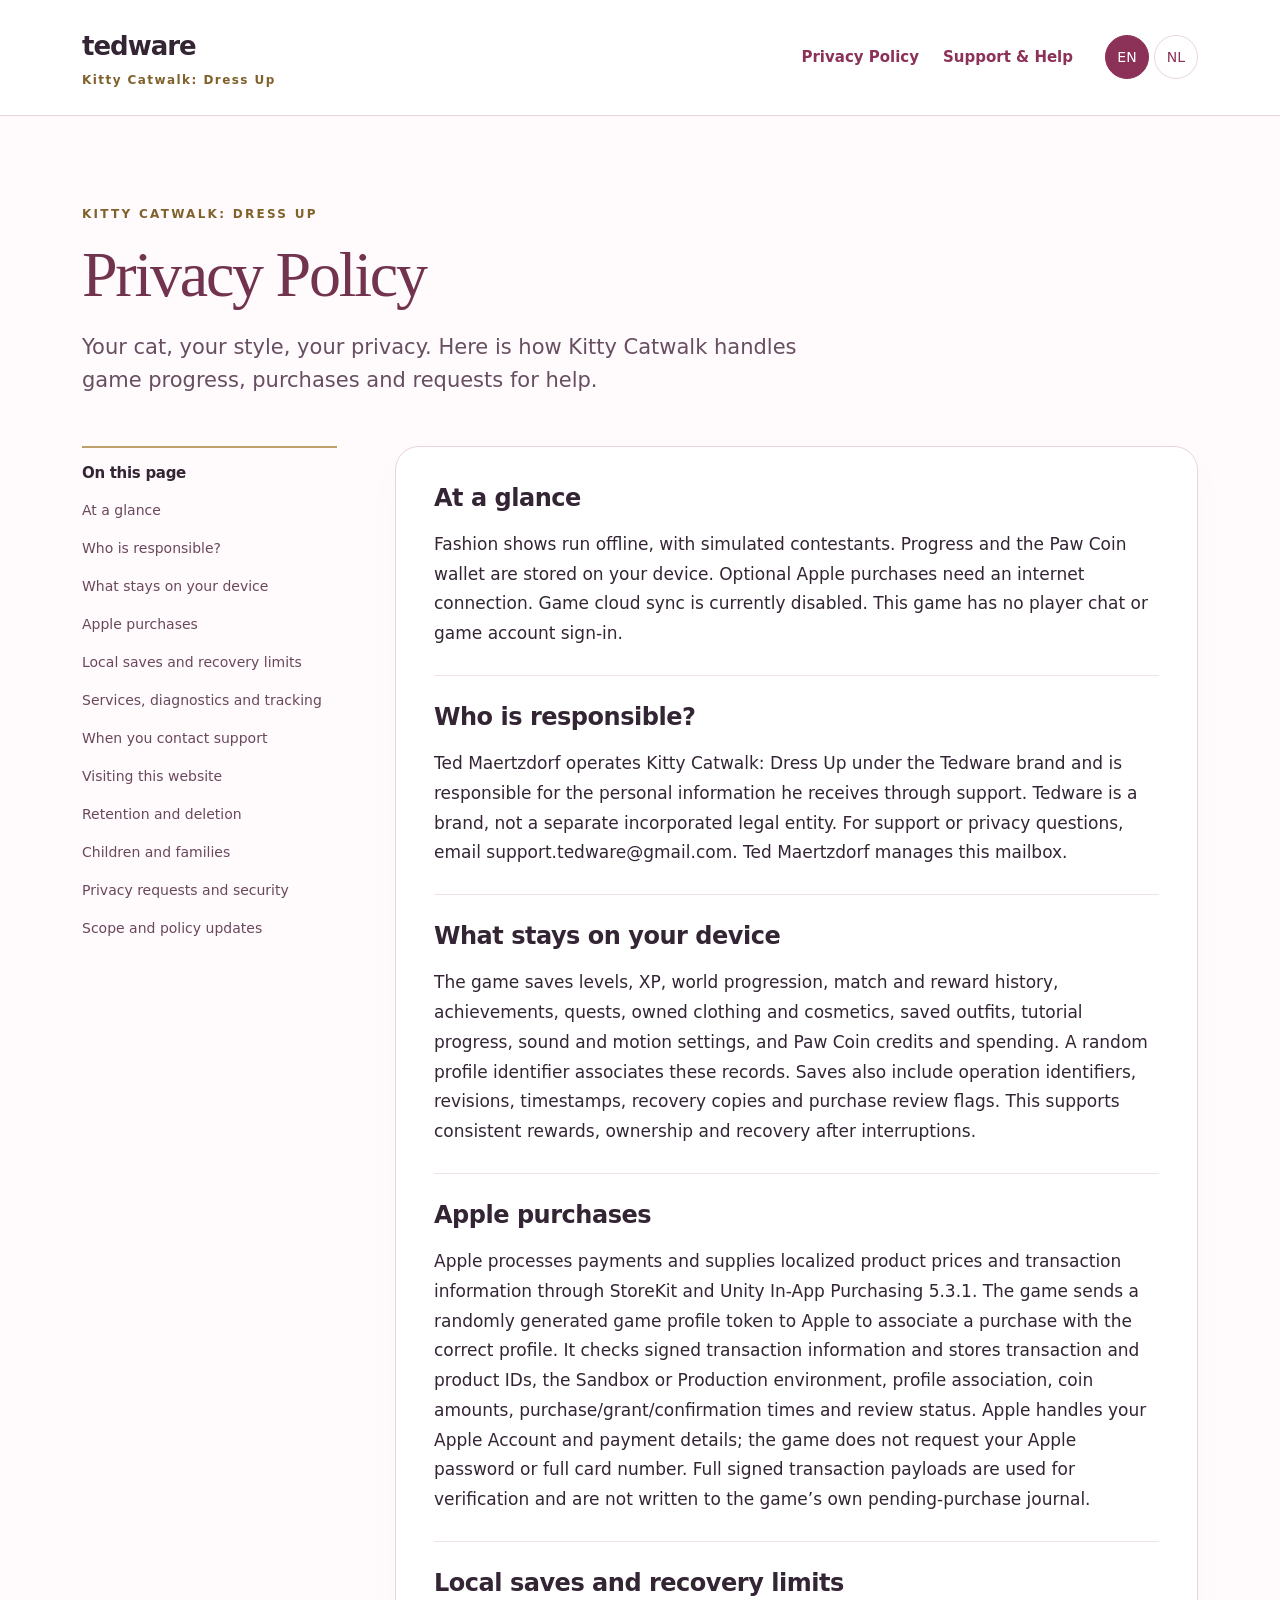
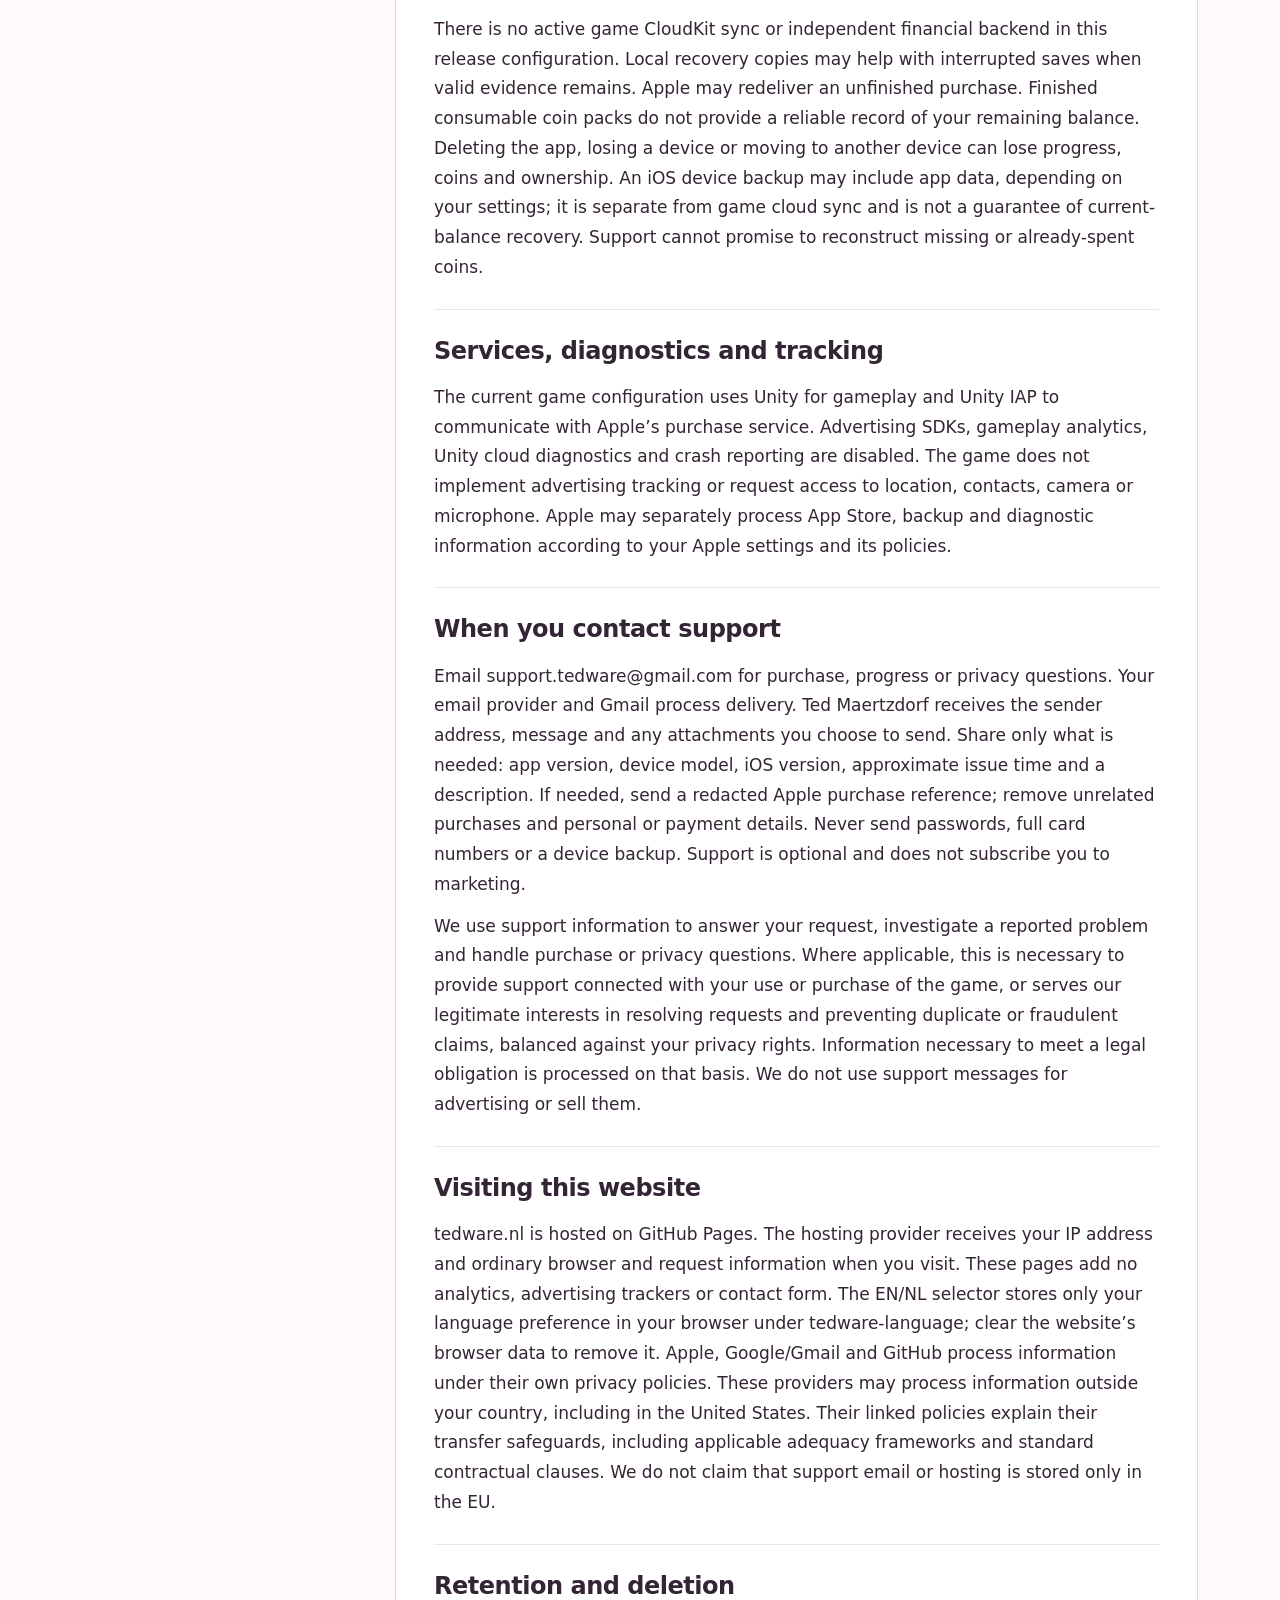
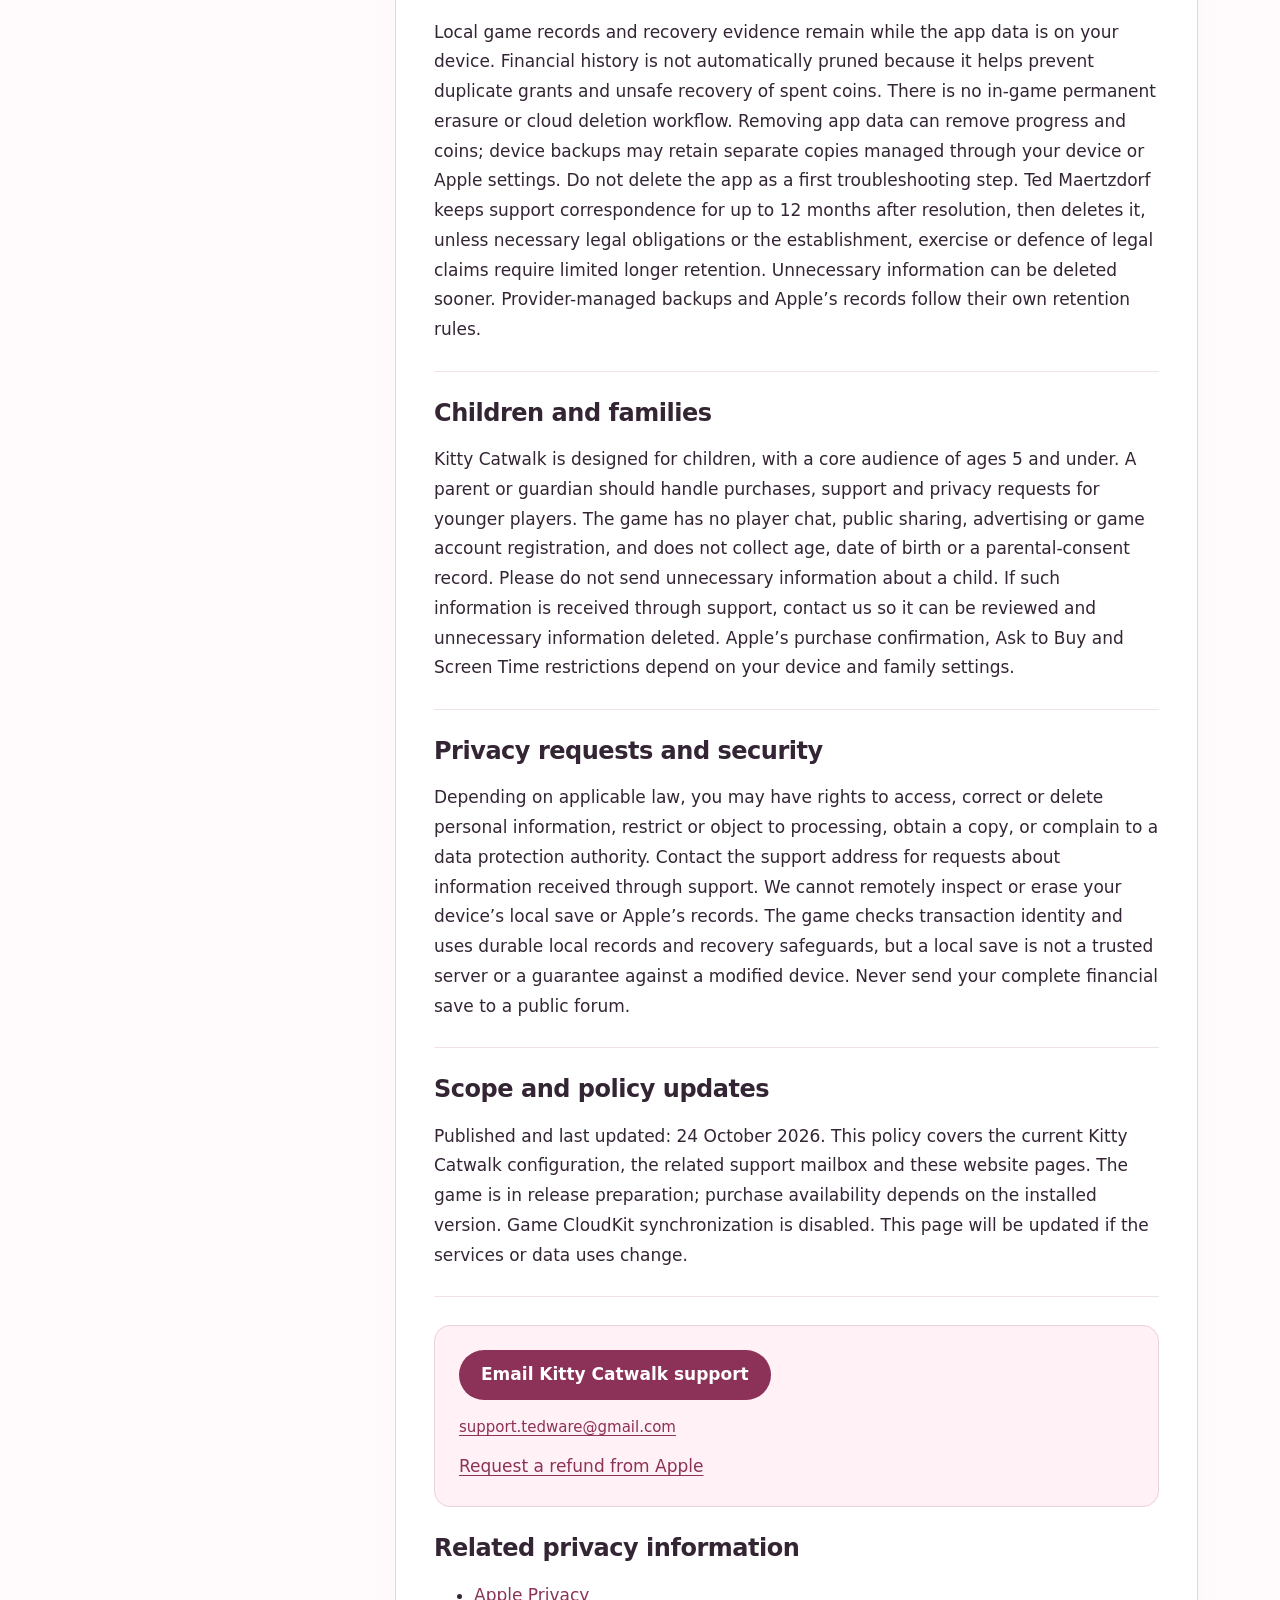
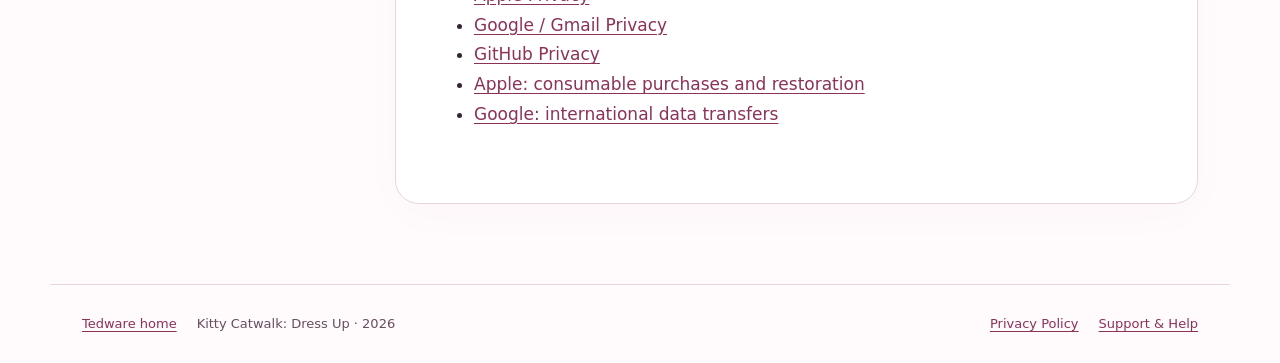
==== kitty-catwalk/privacy/index.html @ 9016e3e5 "Publish factual Kitty Catwalk privacy and support pages" ====
<!doctype html>
<html lang="en"><head><meta charset="utf-8"><meta name="viewport" content="width=device-width,initial-scale=1">
<title data-i18n="privacy.documentTitle">Privacy Policy | Kitty Catwalk</title>
<meta name="description" content="Your cat, your style, your privacy. Here is how Kitty Catwalk handles game progress, purchases and requests for help." data-i18n-attr="content:privacy.intro">
<link rel="canonical" href="https://tedware.nl/kitty-catwalk/privacy/"><meta name="theme-color" content="#fff4f7">
<link rel="stylesheet" href="../kitty.css">
<script defer src="../../js/translations.js"></script><script defer src="../translations.js"></script><script defer src="../../js/main.js"></script>
</head><body>
<a class="skip" href="#content" data-i18n="skip">Skip to content</a>
<header><div class="header-inner"><a class="brand" href="/" aria-label="Tedware home">tedware<span>Kitty Catwalk: Dress Up</span></a>
<nav aria-label="Main"><a href="../privacy/" data-i18n="privacyNav">Privacy Policy</a><a href="../support/" data-i18n="supportNav">Support & Help</a></nav>
<div class="language-switcher" role="group" aria-label="Language"><button type="button" data-lang="en" aria-pressed="true" lang="en">EN</button><button type="button" data-lang="nl" aria-pressed="false" lang="nl">NL</button></div></div></header>
<main id="content">
<div class="hero"><p class="eyebrow">KITTY CATWALK: DRESS UP</p><h1 data-i18n="privacy.title">Privacy Policy</h1><p class="intro" data-i18n="privacy.intro">Your cat, your style, your privacy. Here is how Kitty Catwalk handles game progress, purchases and requests for help.</p></div>
<div class="layout"><aside><h2 data-i18n="contents">On this page</h2><ol><li><a href="#overview" data-i18n="privacy.overview.heading">At a glance</a></li><li><a href="#operator" data-i18n="privacy.operator.heading">Who is responsible?</a></li><li><a href="#local" data-i18n="privacy.local.heading">What stays on your device</a></li><li><a href="#purchases" data-i18n="privacy.purchases.heading">Apple purchases</a></li><li><a href="#recovery" data-i18n="privacy.recovery.heading">Local saves and recovery limits</a></li><li><a href="#services" data-i18n="privacy.services.heading">Services, diagnostics and tracking</a></li><li><a href="#support" data-i18n="privacy.support.heading">When you contact support</a></li><li><a href="#website" data-i18n="privacy.website.heading">Visiting this website</a></li><li><a href="#retention" data-i18n="privacy.retention.heading">Retention and deletion</a></li><li><a href="#children" data-i18n="privacy.children.heading">Children and families</a></li><li><a href="#rights" data-i18n="privacy.rights.heading">Privacy requests and security</a></li><li><a href="#updates" data-i18n="privacy.updates.heading">Scope and policy updates</a></li></ol></aside>
<article><section id="overview"><h2 data-i18n="privacy.overview.heading">At a glance</h2><p data-i18n="privacy.overview.body">Fashion shows run offline, with simulated contestants. Progress and the Paw Coin wallet are stored on your device. Optional Apple purchases need an internet connection. Game cloud sync is currently disabled. This game has no player chat or game account sign-in.</p></section><section id="operator"><h2 data-i18n="privacy.operator.heading">Who is responsible?</h2><p data-i18n="privacy.operator.body">Ted Maertzdorf operates Kitty Catwalk: Dress Up under the Tedware brand and is responsible for the personal information he receives through support. Tedware is a brand, not a separate incorporated legal entity. For support or privacy questions, email support.tedware@gmail.com. Ted Maertzdorf manages this mailbox.</p></section><section id="local"><h2 data-i18n="privacy.local.heading">What stays on your device</h2><p data-i18n="privacy.local.body">The game saves levels, XP, world progression, match and reward history, achievements, quests, owned clothing and cosmetics, saved outfits, tutorial progress, sound and motion settings, and Paw Coin credits and spending. A random profile identifier associates these records. Saves also include operation identifiers, revisions, timestamps, recovery copies and purchase review flags. This supports consistent rewards, ownership and recovery after interruptions.</p></section><section id="purchases"><h2 data-i18n="privacy.purchases.heading">Apple purchases</h2><p data-i18n="privacy.purchases.body">Apple processes payments and supplies localized product prices and transaction information through StoreKit and Unity In-App Purchasing 5.3.1. The game sends a randomly generated game profile token to Apple to associate a purchase with the correct profile. It checks signed transaction information and stores transaction and product IDs, the Sandbox or Production environment, profile association, coin amounts, purchase/grant/confirmation times and review status. Apple handles your Apple Account and payment details; the game does not request your Apple password or full card number. Full signed transaction payloads are used for verification and are not written to the game’s own pending-purchase journal.</p></section><section id="recovery"><h2 data-i18n="privacy.recovery.heading">Local saves and recovery limits</h2><p data-i18n="privacy.recovery.body">There is no active game CloudKit sync or independent financial backend in this release configuration. Local recovery copies may help with interrupted saves when valid evidence remains. Apple may redeliver an unfinished purchase. Finished consumable coin packs do not provide a reliable record of your remaining balance. Deleting the app, losing a device or moving to another device can lose progress, coins and ownership. An iOS device backup may include app data, depending on your settings; it is separate from game cloud sync and is not a guarantee of current-balance recovery. Support cannot promise to reconstruct missing or already-spent coins.</p></section><section id="services"><h2 data-i18n="privacy.services.heading">Services, diagnostics and tracking</h2><p data-i18n="privacy.services.body">The current game configuration uses Unity for gameplay and Unity IAP to communicate with Apple’s purchase service. Advertising SDKs, gameplay analytics, Unity cloud diagnostics and crash reporting are disabled. The game does not implement advertising tracking or request access to location, contacts, camera or microphone. Apple may separately process App Store, backup and diagnostic information according to your Apple settings and its policies.</p></section><section id="support"><h2 data-i18n="privacy.support.heading">When you contact support</h2><p data-i18n="privacy.support.body">Email support.tedware@gmail.com for purchase, progress or privacy questions. Your email provider and Gmail process delivery. Ted Maertzdorf receives the sender address, message and any attachments you choose to send. Share only what is needed: app version, device model, iOS version, approximate issue time and a description. If needed, send a redacted Apple purchase reference; remove unrelated purchases and personal or payment details. Never send passwords, full card numbers or a device backup. Support is optional and does not subscribe you to marketing.</p><p data-i18n="privacy.purposes.body">We use support information to answer your request, investigate a reported problem and handle purchase or privacy questions. Where applicable, this is necessary to provide support connected with your use or purchase of the game, or serves our legitimate interests in resolving requests and preventing duplicate or fraudulent claims, balanced against your privacy rights. Information necessary to meet a legal obligation is processed on that basis. We do not use support messages for advertising or sell them.</p></section><section id="website"><h2 data-i18n="privacy.website.heading">Visiting this website</h2><p data-i18n="privacy.website.body">tedware.nl is hosted on GitHub Pages. The hosting provider receives your IP address and ordinary browser and request information when you visit. These pages add no analytics, advertising trackers or contact form. The EN/NL selector stores only your language preference in your browser under tedware-language; clear the website’s browser data to remove it. Apple, Google/Gmail and GitHub process information under their own privacy policies. These providers may process information outside your country, including in the United States. Their linked policies explain their transfer safeguards, including applicable adequacy frameworks and standard contractual clauses. We do not claim that support email or hosting is stored only in the EU.</p></section><section id="retention"><h2 data-i18n="privacy.retention.heading">Retention and deletion</h2><p data-i18n="privacy.retention.body">Local game records and recovery evidence remain while the app data is on your device. Financial history is not automatically pruned because it helps prevent duplicate grants and unsafe recovery of spent coins. There is no in-game permanent erasure or cloud deletion workflow. Removing app data can remove progress and coins; device backups may retain separate copies managed through your device or Apple settings. Do not delete the app as a first troubleshooting step. Ted Maertzdorf keeps support correspondence for up to 12 months after resolution, then deletes it, unless necessary legal obligations or the establishment, exercise or defence of legal claims require limited longer retention. Unnecessary information can be deleted sooner. Provider-managed backups and Apple’s records follow their own retention rules.</p></section><section id="children"><h2 data-i18n="privacy.children.heading">Children and families</h2><p data-i18n="privacy.children.body">Kitty Catwalk is designed for children, with a core audience of ages 5 and under. A parent or guardian should handle purchases, support and privacy requests for younger players. The game has no player chat, public sharing, advertising or game account registration, and does not collect age, date of birth or a parental-consent record. Please do not send unnecessary information about a child. If such information is received through support, contact us so it can be reviewed and unnecessary information deleted. Apple’s purchase confirmation, Ask to Buy and Screen Time restrictions depend on your device and family settings.</p></section><section id="rights"><h2 data-i18n="privacy.rights.heading">Privacy requests and security</h2><p data-i18n="privacy.rights.body">Depending on applicable law, you may have rights to access, correct or delete personal information, restrict or object to processing, obtain a copy, or complain to a data protection authority. Contact the support address for requests about information received through support. We cannot remotely inspect or erase your device’s local save or Apple’s records. The game checks transaction identity and uses durable local records and recovery safeguards, but a local save is not a trusted server or a guarantee against a modified device. Never send your complete financial save to a public forum.</p></section><section id="updates"><h2 data-i18n="privacy.updates.heading">Scope and policy updates</h2><p data-i18n="privacy.updates.body">Published and last updated: 24 October 2026. This policy covers the current Kitty Catwalk configuration, the related support mailbox and these website pages. The game is in release preparation; purchase availability depends on the installed version. Game CloudKit synchronization is disabled. This page will be updated if the services or data uses change.</p></section>
<div class="contact-card"><a class="action" href="mailto:support.tedware@gmail.com?subject=Kitty%20Catwalk%20support" data-i18n="email">Email Kitty Catwalk support</a><p><a href="mailto:support.tedware@gmail.com">support.tedware@gmail.com</a></p><a href="https://reportaproblem.apple.com/" data-i18n="apple">Request a refund from Apple</a></div>
<section><h2 data-i18n="resources">Related privacy information</h2><ul><li><a href="https://www.apple.com/legal/privacy/">Apple Privacy</a></li><li><a href="https://policies.google.com/privacy">Google / Gmail Privacy</a></li><li><a href="https://docs.github.com/en/site-policy/privacy-policies/github-general-privacy-statement">GitHub Privacy</a></li><li><a href="https://support.apple.com/en-us/108096">Apple: consumable purchases and restoration</a></li><li><a href="https://policies.google.com/privacy/frameworks">Google: international data transfers</a></li></ul></section>
</article></div></main>
<footer><a href="/" data-i18n="home">Tedware home</a><span>Kitty Catwalk: Dress Up · 2026</span><a href="../privacy/" data-i18n="privacyNav">Privacy Policy</a><a href="../support/" data-i18n="supportNav">Support & Help</a></footer>
</body></html>
---- kitty-catwalk/kitty.css ----
:root{color-scheme:light;--ink:#342534;--rose:#8c3157;--gold:#80612c;--paper:#fffafc;--line:#e9d5de}
*{box-sizing:border-box}html{scroll-behavior:smooth;scroll-padding-top:2rem}body{margin:0;background:var(--paper);color:var(--ink);font-family:system-ui,-apple-system,BlinkMacSystemFont,"Segoe UI",sans-serif;font-size:17px;line-height:1.75}
a{color:var(--rose);text-underline-offset:.2em}a:hover{text-decoration-thickness:2px}a:focus-visible,button:focus-visible{outline:3px solid #6b355b;outline-offset:4px;border-radius:3px}
.skip{position:absolute;top:-100px;left:1rem;background:white;padding:1rem;z-index:3}.skip:focus{top:0}header{background:#fff;border-bottom:1px solid var(--line)}.header-inner{max-width:1180px;margin:auto;padding:24px 32px;display:flex;align-items:center;gap:32px;flex-wrap:wrap}.brand{font-weight:750;font-size:26px;text-decoration:none;color:var(--ink);letter-spacing:-1px}.brand span{display:block;font-size:12px;letter-spacing:.12em;font-weight:600;color:var(--gold)}nav{display:flex;gap:24px;margin-left:auto;flex-wrap:wrap}nav a{font-size:15px;text-decoration:none;font-weight:600;padding:8px 0}.language-switcher{display:flex;gap:5px}.language-switcher button{background:#fff;border:1px solid var(--line);border-radius:50%;min-width:44px;min-height:44px;color:var(--rose);font:inherit;font-size:14px;cursor:pointer}.language-switcher button[aria-pressed=true]{background:var(--rose);color:#fff;border-color:var(--rose)}
main{max-width:1180px;margin:auto;padding:28px 32px 80px}.draft{border:1px solid #d8bf91;background:#fff6df;padding:14px 20px;border-radius:12px;color:#654716;font-size:14px}.hero{padding:60px 0 48px;max-width:800px}.eyebrow{font-size:12px;font-weight:750;letter-spacing:.19em;color:var(--gold);margin:0 0 15px}h1{font-family:Georgia,serif;font-size:clamp(38px,5vw,64px);line-height:1.08;letter-spacing:-.035em;margin:0 0 22px;font-weight:500;color:#71334e}.intro{font-size:21px;line-height:1.6;max-width:720px;margin:0;color:#674f61}.layout{display:grid;grid-template-columns:255px minmax(0,1fr);gap:58px;align-items:start}aside{border-top:2px solid #bea16a;padding-top:16px}aside h2{font-size:15px;margin:0 0 12px}aside ol{list-style:none;padding:0;margin:0;line-height:1.5}aside li{margin-bottom:7px}aside a{display:block;font-size:14px;padding:5px 0;text-decoration:none;color:#6a485c}article{min-width:0;background:#fff;border:1px solid var(--line);border-radius:24px;padding:10px 38px 30px;box-shadow:0 12px 45px #71334e05}section{padding:26px 0;border-bottom:1px solid #f0e3e8}section:last-child{border:0}h2{font-size:24px;line-height:1.3;letter-spacing:-.02em;margin:0 0 16px;font-weight:650}p{margin:0 0 12px;overflow-wrap:anywhere}section p:last-child{margin-bottom:0}.contact-card{background:#fff1f5;border:1px solid #ead2dc;border-radius:16px;padding:24px;margin-top:28px}.action{display:inline-block;background:var(--rose);color:#fff;border-radius:30px;padding:12px 22px;text-decoration:none;font-weight:650;line-height:1.5;margin-bottom:14px}.contact-card p{font-size:15px}footer{border-top:1px solid var(--line);max-width:1180px;padding:28px 32px;margin:auto;display:flex;gap:20px;flex-wrap:wrap;font-size:13px}footer span{margin-right:auto;color:#674f61}
@media(max-width:850px){.layout{grid-template-columns:1fr;gap:28px}aside ol{columns:2;column-gap:24px}aside li{break-inside:avoid}.hero{padding:40px 0 32px}.header-inner{gap:20px}nav{margin-left:0}article{padding:8px 28px 24px}}
@media(max-width:480px){body{font-size:16px}.header-inner{padding:20px;gap:15px;justify-content:space-between}.brand{font-size:24px}nav{order:3;width:100%;gap:24px}main{padding:20px 16px 50px}.draft{padding:12px 15px;font-size:13px}.hero{padding:34px 4px}.intro{font-size:18px}aside{margin:0 4px}aside ol{columns:1}article{border-radius:18px;padding:4px 20px 22px}h2{font-size:22px}section{padding:23px 0}.contact-card{padding:18px}.action{font-size:15px;padding:12px 16px}footer{padding:24px 20px;gap:16px}footer span{width:100%;order:4}}
@media(prefers-reduced-motion:reduce){html{scroll-behavior:auto}}
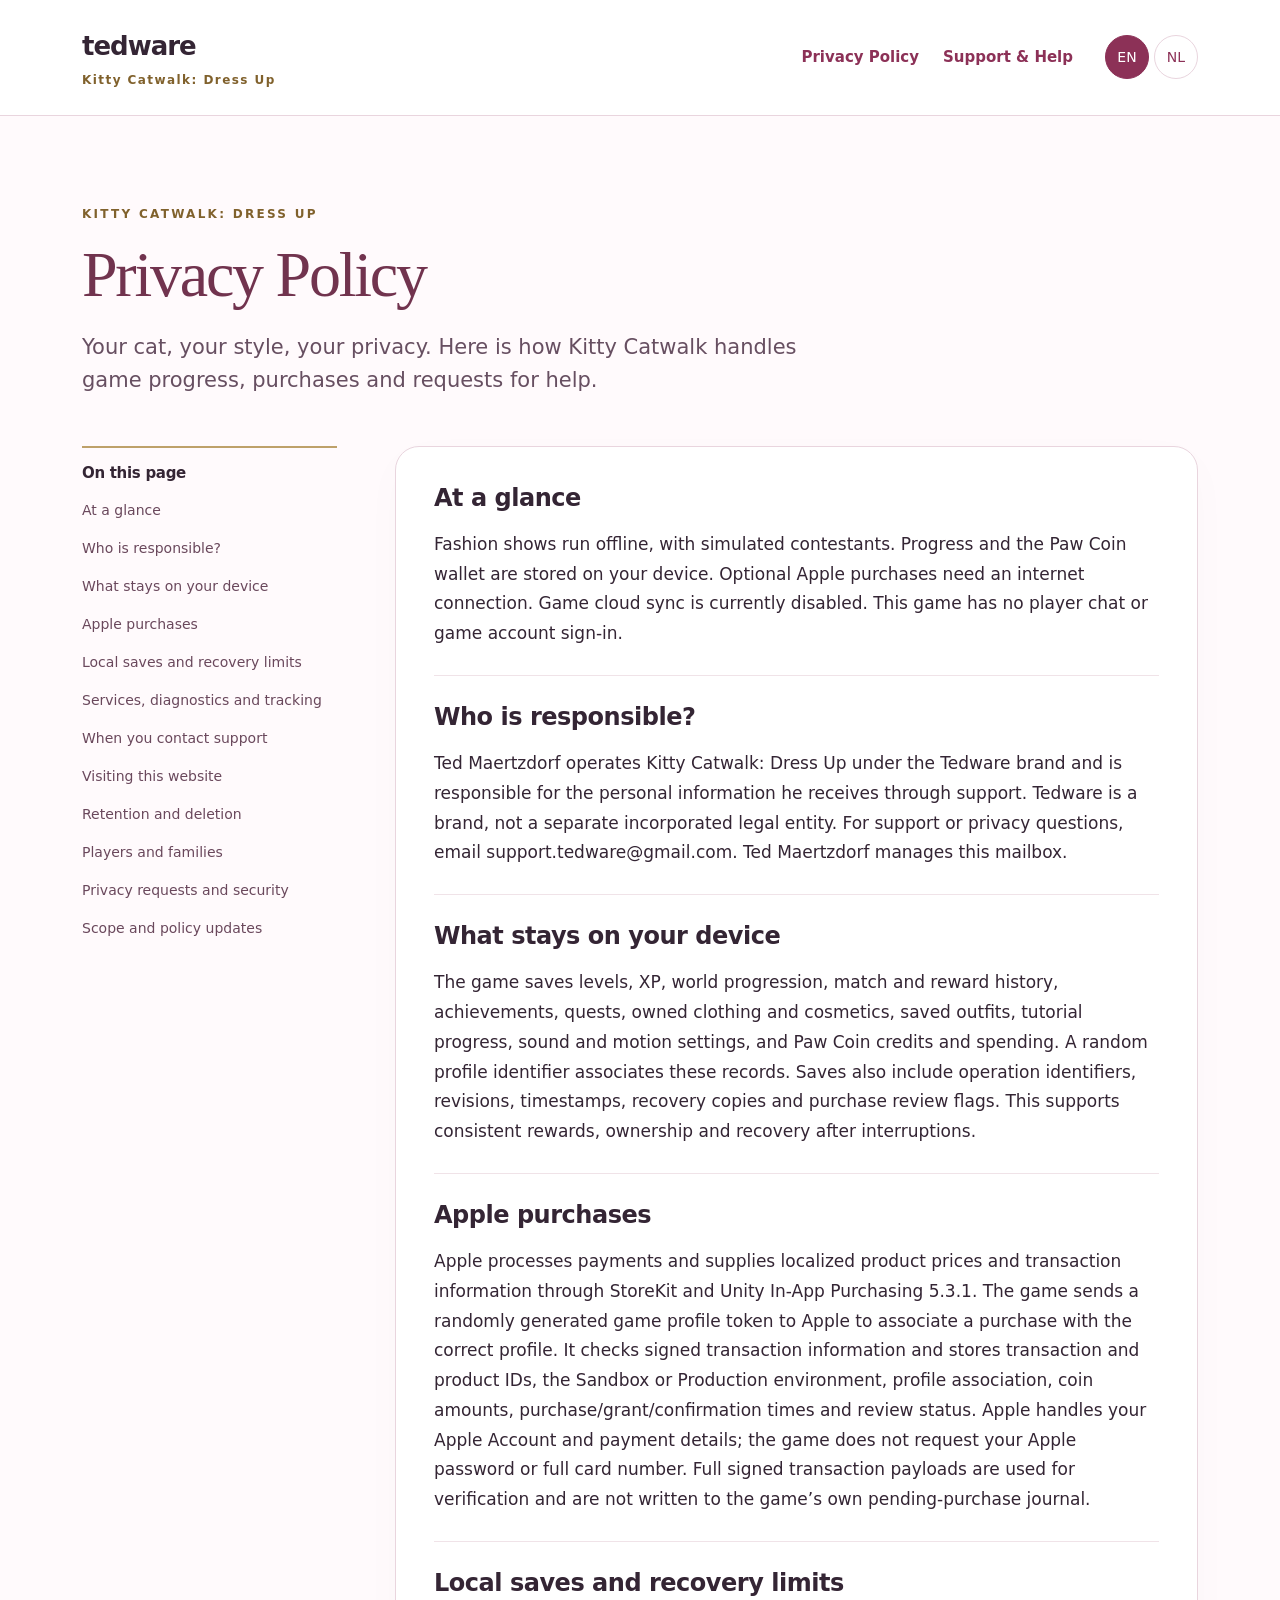
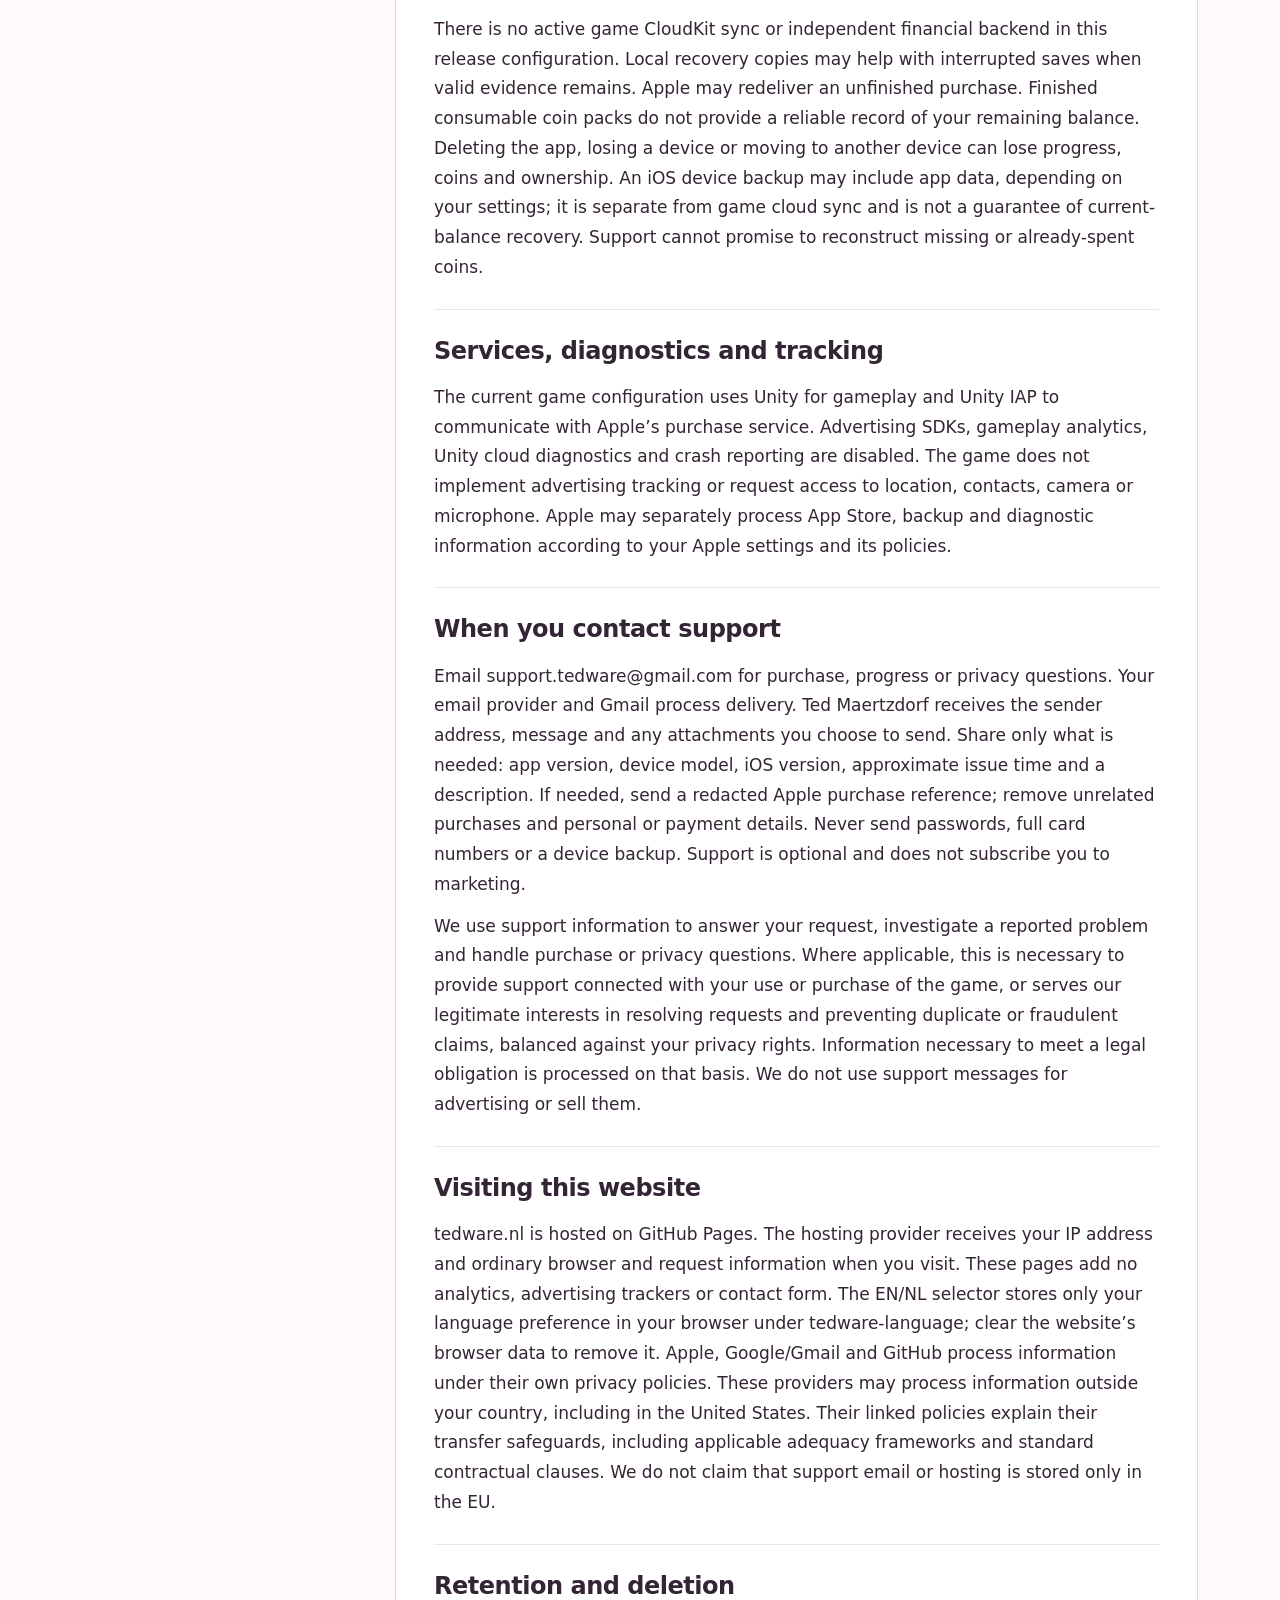
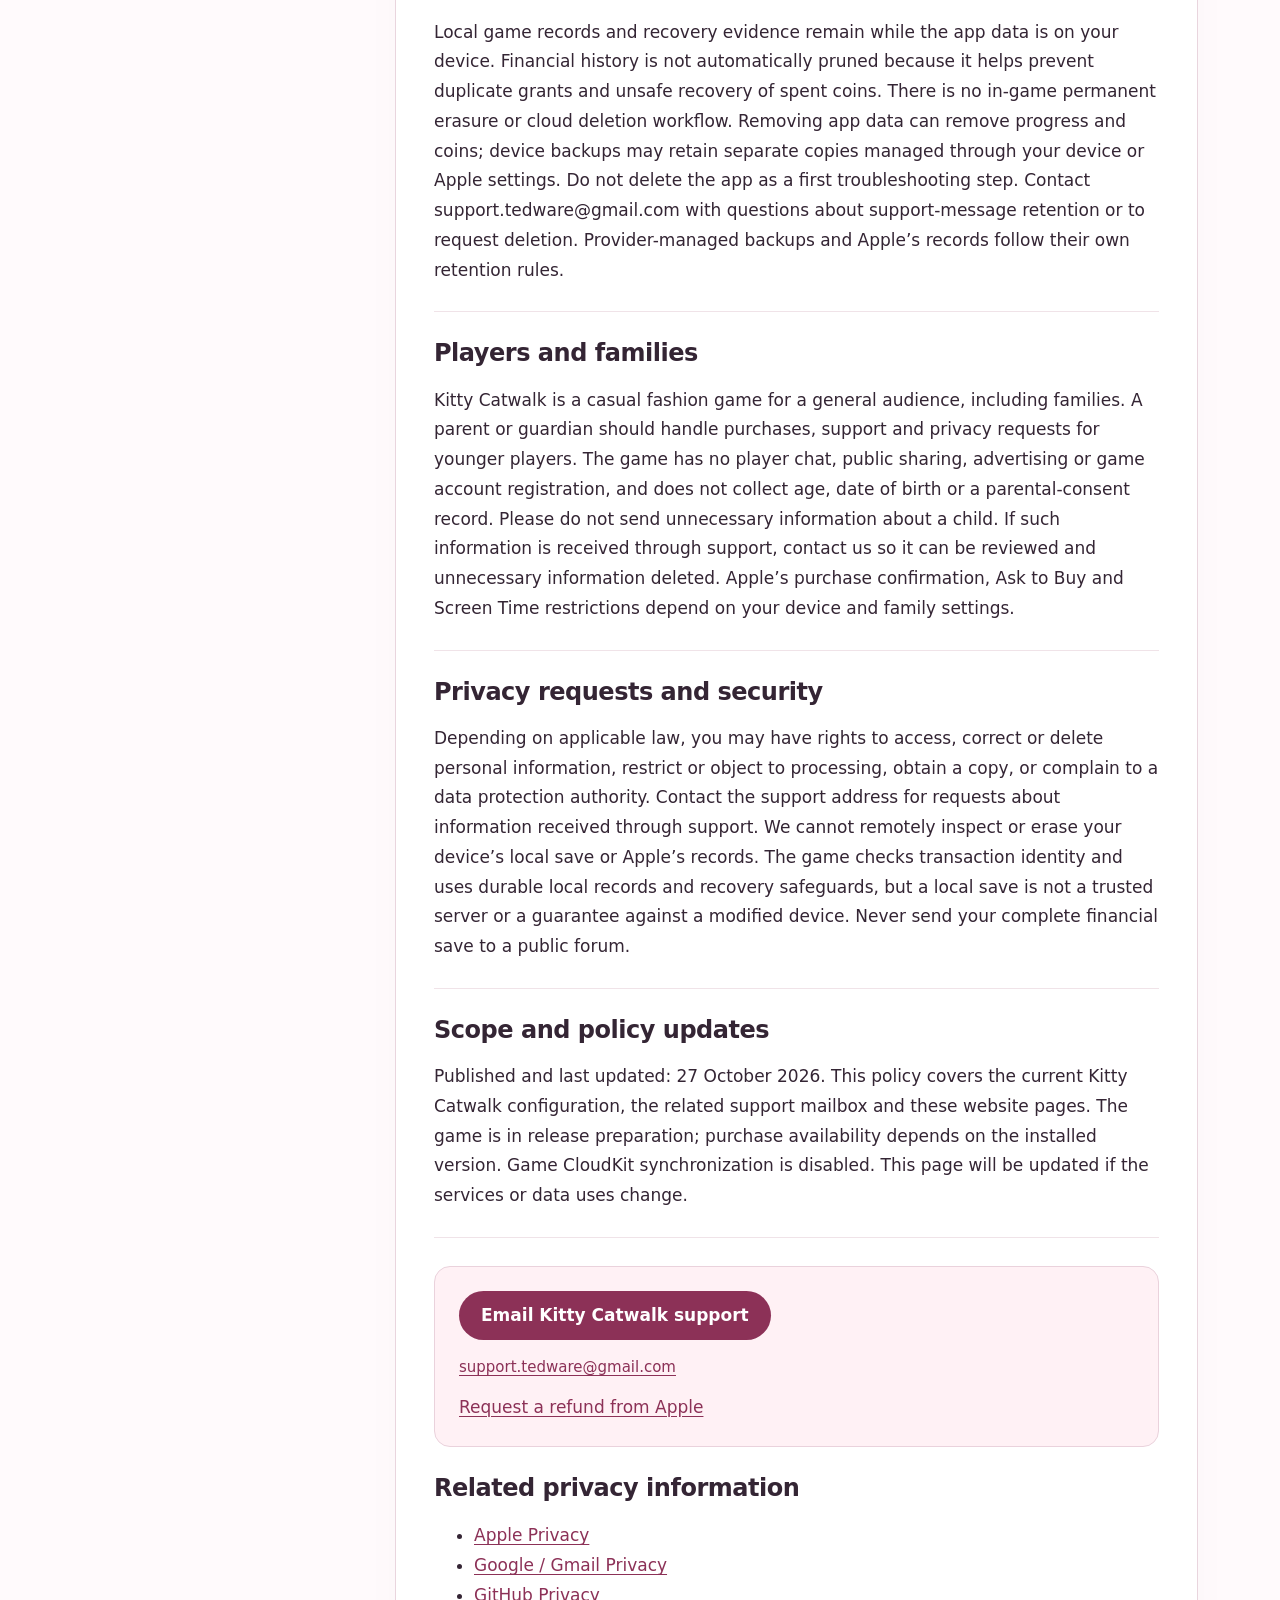
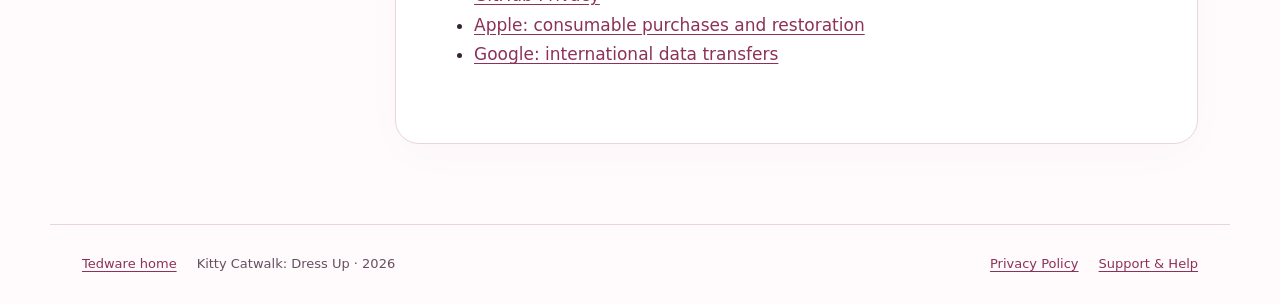
==== commit 2803a5f2: "Correct Kitty Catwalk audience and remove unapproved retention period" ====
--- a/kitty-catwalk/privacy/index.html
+++ b/kitty-catwalk/privacy/index.html
@@ -12,8 +12,8 @@
 <div class="language-switcher" role="group" aria-label="Language"><button type="button" data-lang="en" aria-pressed="true" lang="en">EN</button><button type="button" data-lang="nl" aria-pressed="false" lang="nl">NL</button></div></div></header>
 <main id="content">
 <div class="hero"><p class="eyebrow">KITTY CATWALK: DRESS UP</p><h1 data-i18n="privacy.title">Privacy Policy</h1><p class="intro" data-i18n="privacy.intro">Your cat, your style, your privacy. Here is how Kitty Catwalk handles game progress, purchases and requests for help.</p></div>
-<div class="layout"><aside><h2 data-i18n="contents">On this page</h2><ol><li><a href="#overview" data-i18n="privacy.overview.heading">At a glance</a></li><li><a href="#operator" data-i18n="privacy.operator.heading">Who is responsible?</a></li><li><a href="#local" data-i18n="privacy.local.heading">What stays on your device</a></li><li><a href="#purchases" data-i18n="privacy.purchases.heading">Apple purchases</a></li><li><a href="#recovery" data-i18n="privacy.recovery.heading">Local saves and recovery limits</a></li><li><a href="#services" data-i18n="privacy.services.heading">Services, diagnostics and tracking</a></li><li><a href="#support" data-i18n="privacy.support.heading">When you contact support</a></li><li><a href="#website" data-i18n="privacy.website.heading">Visiting this website</a></li><li><a href="#retention" data-i18n="privacy.retention.heading">Retention and deletion</a></li><li><a href="#children" data-i18n="privacy.children.heading">Children and families</a></li><li><a href="#rights" data-i18n="privacy.rights.heading">Privacy requests and security</a></li><li><a href="#updates" data-i18n="privacy.updates.heading">Scope and policy updates</a></li></ol></aside>
-<article><section id="overview"><h2 data-i18n="privacy.overview.heading">At a glance</h2><p data-i18n="privacy.overview.body">Fashion shows run offline, with simulated contestants. Progress and the Paw Coin wallet are stored on your device. Optional Apple purchases need an internet connection. Game cloud sync is currently disabled. This game has no player chat or game account sign-in.</p></section><section id="operator"><h2 data-i18n="privacy.operator.heading">Who is responsible?</h2><p data-i18n="privacy.operator.body">Ted Maertzdorf operates Kitty Catwalk: Dress Up under the Tedware brand and is responsible for the personal information he receives through support. Tedware is a brand, not a separate incorporated legal entity. For support or privacy questions, email support.tedware@gmail.com. Ted Maertzdorf manages this mailbox.</p></section><section id="local"><h2 data-i18n="privacy.local.heading">What stays on your device</h2><p data-i18n="privacy.local.body">The game saves levels, XP, world progression, match and reward history, achievements, quests, owned clothing and cosmetics, saved outfits, tutorial progress, sound and motion settings, and Paw Coin credits and spending. A random profile identifier associates these records. Saves also include operation identifiers, revisions, timestamps, recovery copies and purchase review flags. This supports consistent rewards, ownership and recovery after interruptions.</p></section><section id="purchases"><h2 data-i18n="privacy.purchases.heading">Apple purchases</h2><p data-i18n="privacy.purchases.body">Apple processes payments and supplies localized product prices and transaction information through StoreKit and Unity In-App Purchasing 5.3.1. The game sends a randomly generated game profile token to Apple to associate a purchase with the correct profile. It checks signed transaction information and stores transaction and product IDs, the Sandbox or Production environment, profile association, coin amounts, purchase/grant/confirmation times and review status. Apple handles your Apple Account and payment details; the game does not request your Apple password or full card number. Full signed transaction payloads are used for verification and are not written to the game’s own pending-purchase journal.</p></section><section id="recovery"><h2 data-i18n="privacy.recovery.heading">Local saves and recovery limits</h2><p data-i18n="privacy.recovery.body">There is no active game CloudKit sync or independent financial backend in this release configuration. Local recovery copies may help with interrupted saves when valid evidence remains. Apple may redeliver an unfinished purchase. Finished consumable coin packs do not provide a reliable record of your remaining balance. Deleting the app, losing a device or moving to another device can lose progress, coins and ownership. An iOS device backup may include app data, depending on your settings; it is separate from game cloud sync and is not a guarantee of current-balance recovery. Support cannot promise to reconstruct missing or already-spent coins.</p></section><section id="services"><h2 data-i18n="privacy.services.heading">Services, diagnostics and tracking</h2><p data-i18n="privacy.services.body">The current game configuration uses Unity for gameplay and Unity IAP to communicate with Apple’s purchase service. Advertising SDKs, gameplay analytics, Unity cloud diagnostics and crash reporting are disabled. The game does not implement advertising tracking or request access to location, contacts, camera or microphone. Apple may separately process App Store, backup and diagnostic information according to your Apple settings and its policies.</p></section><section id="support"><h2 data-i18n="privacy.support.heading">When you contact support</h2><p data-i18n="privacy.support.body">Email support.tedware@gmail.com for purchase, progress or privacy questions. Your email provider and Gmail process delivery. Ted Maertzdorf receives the sender address, message and any attachments you choose to send. Share only what is needed: app version, device model, iOS version, approximate issue time and a description. If needed, send a redacted Apple purchase reference; remove unrelated purchases and personal or payment details. Never send passwords, full card numbers or a device backup. Support is optional and does not subscribe you to marketing.</p><p data-i18n="privacy.purposes.body">We use support information to answer your request, investigate a reported problem and handle purchase or privacy questions. Where applicable, this is necessary to provide support connected with your use or purchase of the game, or serves our legitimate interests in resolving requests and preventing duplicate or fraudulent claims, balanced against your privacy rights. Information necessary to meet a legal obligation is processed on that basis. We do not use support messages for advertising or sell them.</p></section><section id="website"><h2 data-i18n="privacy.website.heading">Visiting this website</h2><p data-i18n="privacy.website.body">tedware.nl is hosted on GitHub Pages. The hosting provider receives your IP address and ordinary browser and request information when you visit. These pages add no analytics, advertising trackers or contact form. The EN/NL selector stores only your language preference in your browser under tedware-language; clear the website’s browser data to remove it. Apple, Google/Gmail and GitHub process information under their own privacy policies. These providers may process information outside your country, including in the United States. Their linked policies explain their transfer safeguards, including applicable adequacy frameworks and standard contractual clauses. We do not claim that support email or hosting is stored only in the EU.</p></section><section id="retention"><h2 data-i18n="privacy.retention.heading">Retention and deletion</h2><p data-i18n="privacy.retention.body">Local game records and recovery evidence remain while the app data is on your device. Financial history is not automatically pruned because it helps prevent duplicate grants and unsafe recovery of spent coins. There is no in-game permanent erasure or cloud deletion workflow. Removing app data can remove progress and coins; device backups may retain separate copies managed through your device or Apple settings. Do not delete the app as a first troubleshooting step. Ted Maertzdorf keeps support correspondence for up to 12 months after resolution, then deletes it, unless necessary legal obligations or the establishment, exercise or defence of legal claims require limited longer retention. Unnecessary information can be deleted sooner. Provider-managed backups and Apple’s records follow their own retention rules.</p></section><section id="children"><h2 data-i18n="privacy.children.heading">Children and families</h2><p data-i18n="privacy.children.body">Kitty Catwalk is designed for children, with a core audience of ages 5 and under. A parent or guardian should handle purchases, support and privacy requests for younger players. The game has no player chat, public sharing, advertising or game account registration, and does not collect age, date of birth or a parental-consent record. Please do not send unnecessary information about a child. If such information is received through support, contact us so it can be reviewed and unnecessary information deleted. Apple’s purchase confirmation, Ask to Buy and Screen Time restrictions depend on your device and family settings.</p></section><section id="rights"><h2 data-i18n="privacy.rights.heading">Privacy requests and security</h2><p data-i18n="privacy.rights.body">Depending on applicable law, you may have rights to access, correct or delete personal information, restrict or object to processing, obtain a copy, or complain to a data protection authority. Contact the support address for requests about information received through support. We cannot remotely inspect or erase your device’s local save or Apple’s records. The game checks transaction identity and uses durable local records and recovery safeguards, but a local save is not a trusted server or a guarantee against a modified device. Never send your complete financial save to a public forum.</p></section><section id="updates"><h2 data-i18n="privacy.updates.heading">Scope and policy updates</h2><p data-i18n="privacy.updates.body">Published and last updated: 24 October 2026. This policy covers the current Kitty Catwalk configuration, the related support mailbox and these website pages. The game is in release preparation; purchase availability depends on the installed version. Game CloudKit synchronization is disabled. This page will be updated if the services or data uses change.</p></section>
+<div class="layout"><aside><h2 data-i18n="contents">On this page</h2><ol><li><a href="#overview" data-i18n="privacy.overview.heading">At a glance</a></li><li><a href="#operator" data-i18n="privacy.operator.heading">Who is responsible?</a></li><li><a href="#local" data-i18n="privacy.local.heading">What stays on your device</a></li><li><a href="#purchases" data-i18n="privacy.purchases.heading">Apple purchases</a></li><li><a href="#recovery" data-i18n="privacy.recovery.heading">Local saves and recovery limits</a></li><li><a href="#services" data-i18n="privacy.services.heading">Services, diagnostics and tracking</a></li><li><a href="#support" data-i18n="privacy.support.heading">When you contact support</a></li><li><a href="#website" data-i18n="privacy.website.heading">Visiting this website</a></li><li><a href="#retention" data-i18n="privacy.retention.heading">Retention and deletion</a></li><li><a href="#children" data-i18n="privacy.children.heading">Players and families</a></li><li><a href="#rights" data-i18n="privacy.rights.heading">Privacy requests and security</a></li><li><a href="#updates" data-i18n="privacy.updates.heading">Scope and policy updates</a></li></ol></aside>
+<article><section id="overview"><h2 data-i18n="privacy.overview.heading">At a glance</h2><p data-i18n="privacy.overview.body">Fashion shows run offline, with simulated contestants. Progress and the Paw Coin wallet are stored on your device. Optional Apple purchases need an internet connection. Game cloud sync is currently disabled. This game has no player chat or game account sign-in.</p></section><section id="operator"><h2 data-i18n="privacy.operator.heading">Who is responsible?</h2><p data-i18n="privacy.operator.body">Ted Maertzdorf operates Kitty Catwalk: Dress Up under the Tedware brand and is responsible for the personal information he receives through support. Tedware is a brand, not a separate incorporated legal entity. For support or privacy questions, email support.tedware@gmail.com. Ted Maertzdorf manages this mailbox.</p></section><section id="local"><h2 data-i18n="privacy.local.heading">What stays on your device</h2><p data-i18n="privacy.local.body">The game saves levels, XP, world progression, match and reward history, achievements, quests, owned clothing and cosmetics, saved outfits, tutorial progress, sound and motion settings, and Paw Coin credits and spending. A random profile identifier associates these records. Saves also include operation identifiers, revisions, timestamps, recovery copies and purchase review flags. This supports consistent rewards, ownership and recovery after interruptions.</p></section><section id="purchases"><h2 data-i18n="privacy.purchases.heading">Apple purchases</h2><p data-i18n="privacy.purchases.body">Apple processes payments and supplies localized product prices and transaction information through StoreKit and Unity In-App Purchasing 5.3.1. The game sends a randomly generated game profile token to Apple to associate a purchase with the correct profile. It checks signed transaction information and stores transaction and product IDs, the Sandbox or Production environment, profile association, coin amounts, purchase/grant/confirmation times and review status. Apple handles your Apple Account and payment details; the game does not request your Apple password or full card number. Full signed transaction payloads are used for verification and are not written to the game’s own pending-purchase journal.</p></section><section id="recovery"><h2 data-i18n="privacy.recovery.heading">Local saves and recovery limits</h2><p data-i18n="privacy.recovery.body">There is no active game CloudKit sync or independent financial backend in this release configuration. Local recovery copies may help with interrupted saves when valid evidence remains. Apple may redeliver an unfinished purchase. Finished consumable coin packs do not provide a reliable record of your remaining balance. Deleting the app, losing a device or moving to another device can lose progress, coins and ownership. An iOS device backup may include app data, depending on your settings; it is separate from game cloud sync and is not a guarantee of current-balance recovery. Support cannot promise to reconstruct missing or already-spent coins.</p></section><section id="services"><h2 data-i18n="privacy.services.heading">Services, diagnostics and tracking</h2><p data-i18n="privacy.services.body">The current game configuration uses Unity for gameplay and Unity IAP to communicate with Apple’s purchase service. Advertising SDKs, gameplay analytics, Unity cloud diagnostics and crash reporting are disabled. The game does not implement advertising tracking or request access to location, contacts, camera or microphone. Apple may separately process App Store, backup and diagnostic information according to your Apple settings and its policies.</p></section><section id="support"><h2 data-i18n="privacy.support.heading">When you contact support</h2><p data-i18n="privacy.support.body">Email support.tedware@gmail.com for purchase, progress or privacy questions. Your email provider and Gmail process delivery. Ted Maertzdorf receives the sender address, message and any attachments you choose to send. Share only what is needed: app version, device model, iOS version, approximate issue time and a description. If needed, send a redacted Apple purchase reference; remove unrelated purchases and personal or payment details. Never send passwords, full card numbers or a device backup. Support is optional and does not subscribe you to marketing.</p><p data-i18n="privacy.purposes.body">We use support information to answer your request, investigate a reported problem and handle purchase or privacy questions. Where applicable, this is necessary to provide support connected with your use or purchase of the game, or serves our legitimate interests in resolving requests and preventing duplicate or fraudulent claims, balanced against your privacy rights. Information necessary to meet a legal obligation is processed on that basis. We do not use support messages for advertising or sell them.</p></section><section id="website"><h2 data-i18n="privacy.website.heading">Visiting this website</h2><p data-i18n="privacy.website.body">tedware.nl is hosted on GitHub Pages. The hosting provider receives your IP address and ordinary browser and request information when you visit. These pages add no analytics, advertising trackers or contact form. The EN/NL selector stores only your language preference in your browser under tedware-language; clear the website’s browser data to remove it. Apple, Google/Gmail and GitHub process information under their own privacy policies. These providers may process information outside your country, including in the United States. Their linked policies explain their transfer safeguards, including applicable adequacy frameworks and standard contractual clauses. We do not claim that support email or hosting is stored only in the EU.</p></section><section id="retention"><h2 data-i18n="privacy.retention.heading">Retention and deletion</h2><p data-i18n="privacy.retention.body">Local game records and recovery evidence remain while the app data is on your device. Financial history is not automatically pruned because it helps prevent duplicate grants and unsafe recovery of spent coins. There is no in-game permanent erasure or cloud deletion workflow. Removing app data can remove progress and coins; device backups may retain separate copies managed through your device or Apple settings. Do not delete the app as a first troubleshooting step. Contact support.tedware@gmail.com with questions about support-message retention or to request deletion. Provider-managed backups and Apple’s records follow their own retention rules.</p></section><section id="children"><h2 data-i18n="privacy.children.heading">Children and families</h2><p data-i18n="privacy.children.body">Kitty Catwalk is a casual fashion game for a general audience, including families. A parent or guardian should handle purchases, support and privacy requests for younger players. The game has no player chat, public sharing, advertising or game account registration, and does not collect age, date of birth or a parental-consent record. Please do not send unnecessary information about a child. If such information is received through support, contact us so it can be reviewed and unnecessary information deleted. Apple’s purchase confirmation, Ask to Buy and Screen Time restrictions depend on your device and family settings.</p></section><section id="rights"><h2 data-i18n="privacy.rights.heading">Privacy requests and security</h2><p data-i18n="privacy.rights.body">Depending on applicable law, you may have rights to access, correct or delete personal information, restrict or object to processing, obtain a copy, or complain to a data protection authority. Contact the support address for requests about information received through support. We cannot remotely inspect or erase your device’s local save or Apple’s records. The game checks transaction identity and uses durable local records and recovery safeguards, but a local save is not a trusted server or a guarantee against a modified device. Never send your complete financial save to a public forum.</p></section><section id="updates"><h2 data-i18n="privacy.updates.heading">Scope and policy updates</h2><p data-i18n="privacy.updates.body">Published and last updated: 27 October 2026. This policy covers the current Kitty Catwalk configuration, the related support mailbox and these website pages. The game is in release preparation; purchase availability depends on the installed version. Game CloudKit synchronization is disabled. This page will be updated if the services or data uses change.</p></section>
 <div class="contact-card"><a class="action" href="mailto:support.tedware@gmail.com?subject=Kitty%20Catwalk%20support" data-i18n="email">Email Kitty Catwalk support</a><p><a href="mailto:support.tedware@gmail.com">support.tedware@gmail.com</a></p><a href="https://reportaproblem.apple.com/" data-i18n="apple">Request a refund from Apple</a></div>
 <section><h2 data-i18n="resources">Related privacy information</h2><ul><li><a href="https://www.apple.com/legal/privacy/">Apple Privacy</a></li><li><a href="https://policies.google.com/privacy">Google / Gmail Privacy</a></li><li><a href="https://docs.github.com/en/site-policy/privacy-policies/github-general-privacy-statement">GitHub Privacy</a></li><li><a href="https://support.apple.com/en-us/108096">Apple: consumable purchases and restoration</a></li><li><a href="https://policies.google.com/privacy/frameworks">Google: international data transfers</a></li></ul></section>
 </article></div></main>
